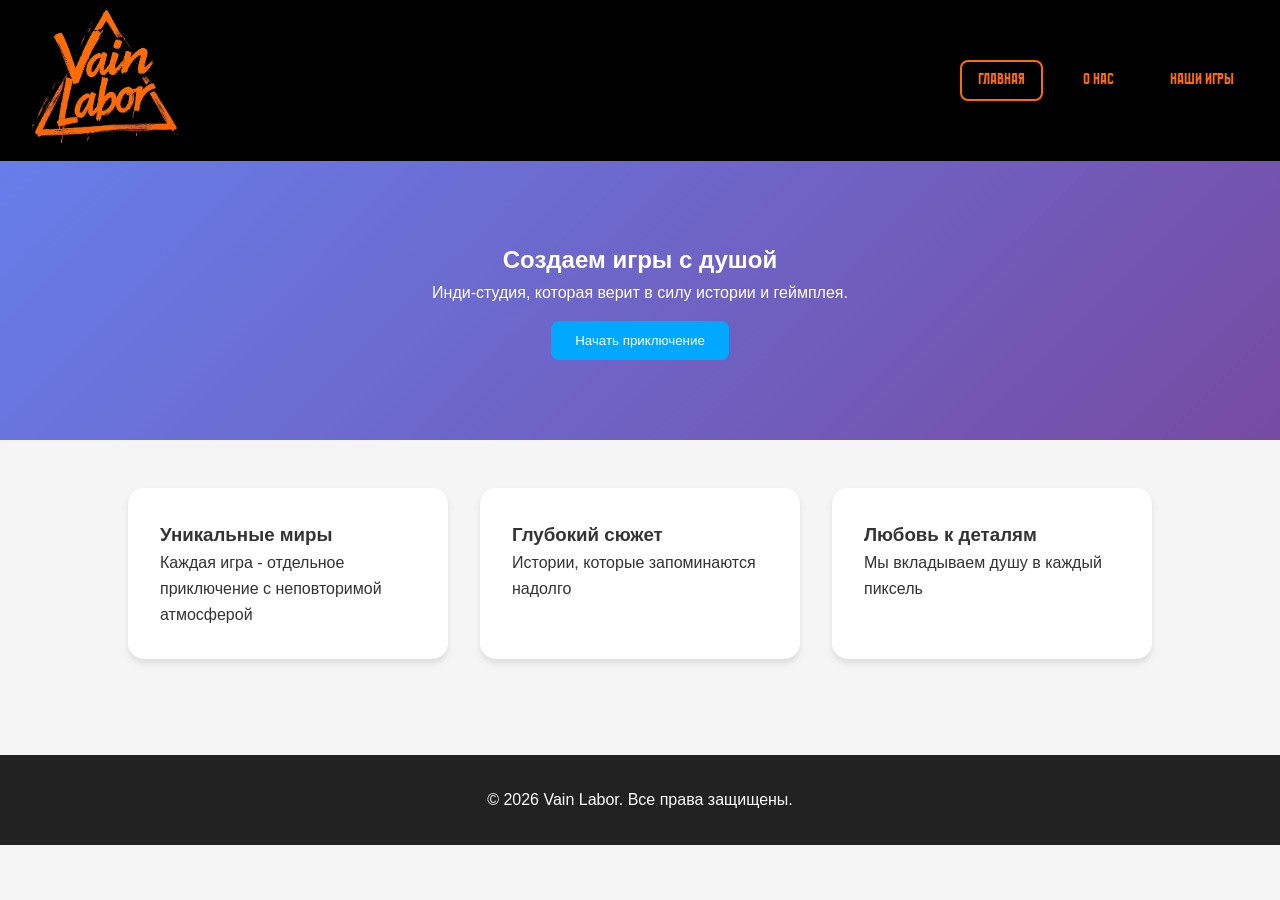
==== index.html @ 7280855a "initial commit" ====
<!Doctype html>
<html lang="en">
<head>
    <meta charset="UTF-8">
    <title>Vain Labor</title>
    <link rel="stylesheet" href="css/style.css">
</head>
<body class="page-home">
<div id="header-placeholder"></div>

<main class="main">
    <section class="hero">
        <h1>Создаем игры с душой</h1>
        <p>Инди-студия, которая верит в силу истории и геймплея.</p>
        <button id="cta-button">Начать приключение</button>
    </section>

    <section class="features">
        <div class="feature-card" data-anim="fadeIn">
            <h3>Уникальные миры</h3>
            <p>Каждая игра - отдельное приключение с неповторимой атмосферой</p>
        </div>
        <div class="feature-card" data-anim="fadeIn">
            <h3>Глубокий сюжет</h3>
            <p>Истории, которые запоминаются надолго</p>
        </div>
        <div class="feature-card" data-anim="fadeIn">
            <h3>Любовь к деталям</h3>
            <p>Мы вкладываем душу в каждый пиксель</p>
        </div>
    </section>
</main>

<div id="footer-placeholder"></div>

<script src="js/main.js"></script>
<script src="js/animations.js"></script>
<script src="js/components-loader.js"></script>
<!--<script>
    fetch('../content/components/header.html')
        .then(res => res.text())
        .then(html => {
            document.getElementById('header-placeholder').innerHTML = html;
            updateActiveNavLink();
        });

    fetch('../content/components/footer.html')
        .then(res => res.text())
        .then(html => {
            document.getElementById('footer-placeholder').innerHTML = html;
        });
</script>-->
</body>
</html>
---- css/style.css ----
* {
    margin: 0;
    padding: 0;
    box-sizing: border-box;
}

@font-face {
    font-family: 'Stengazeta';
    src: url('../content/fonts/Stengazeta-Regular_5.ttf') format('truetype');
    font-weight: 400;
    font-style: normal;
    font-display: swap;
}

body {
    font-family: 'Segoe UI', sans-serif;
    line-height: 1.6;
    color: #333;
    background-color: #f5f5f5;
}

.header {
    display: flex;
    justify-content: space-between;
    align-items: center;
    padding-left: 30px;
    padding-right: 30px;
    background-color: #000;
    color: white;
}

.logo {
    font-size: 1.5rem;
    font-weight: bold;
}
.logo img {
    max-height: 150px;
}

.nav {
    display: flex;
    gap: 1.5rem;
}

.nav-link {
    color: #ff6b00;
    text-decoration: none;
    font-weight: 500;
    font-size: 1rem;
    padding: 0.5rem 1rem;
    border-radius: 0.25rem;
    transition:
            color 0.3s ease,
            background-color 0.3s ease,
            transform 0.2s ease;
    display: inline-block;
    font-family: 'Stengazeta', sans-serif;
    line-height: 1.6;
}

.nav-link:hover {
    color: #000000;
    background-color: #ff6b00;
    transform: translateY(-2px);
}

.nav-link.active {
    border: 2px solid #ff6b00;
    border-radius: 0.5rem;
    padding: calc(0.5rem - 2px) 1rem;
    background-color: transparent;
    transition: none;
}
.nav-link.active:hover {
    color: #ff6b00;
    background-color: transparent;
    transform: none;
    box-shadow: none;
}

.hero {
    text-align: center;
    padding: 5rem 10%;
    background: linear-gradient(135deg, #667eea 0%, #764ba2 100%);
    color: white;
}

#cta-button {
    margin-top: 1rem;
    padding: 0.75rem 1.5rem;
    background-color: #00a8ff;
    color: white;
    border: none;
    border-radius: 0.5rem;
    cursor: pointer;
    transition: background-color 0.3s;
}

#cta-button:hover {
    background-color: #008cd6;
}

.features, .games-grid {
    display: grid;
    grid-template-columns: repeat(3, 1fr);
    gap: 2rem;
    padding: 3rem 10%;
}

.feature-card {
    background-color: white;
    padding: 2rem;
    border-radius: 1rem;
    box-shadow: 0 4px 6px rgba(0, 0, 0, 0.1);
    opacity: 0;
    transform: translateY(20px);
    transition: opacity 0.5s, transform 0.5s;
}

.game-card, .member {
    background-color: white;
    border-radius: 1rem;
    overflow: hidden;
    box-shadow: 0 4px 6px rgba(0, 0, 0, 0.1);
    opacity: 0;
    transition: opacity 0.6s, transform 0.6s;
}

.footer {
    text-align: center;
    padding: 2rem;
    background-color: #222;
    color: white;
    margin-top: 3rem;
}

/* Анимации */
.fadeIn {
    opacity: 1 !important;
    transform: translateY(0) !important;
}

.slideUp {
    opacity: 1 !important;
    transform: translateY(0) !important;
}

.zoomIn {
    opacity: 1 !important;
    transform: scale(1) !important;
}
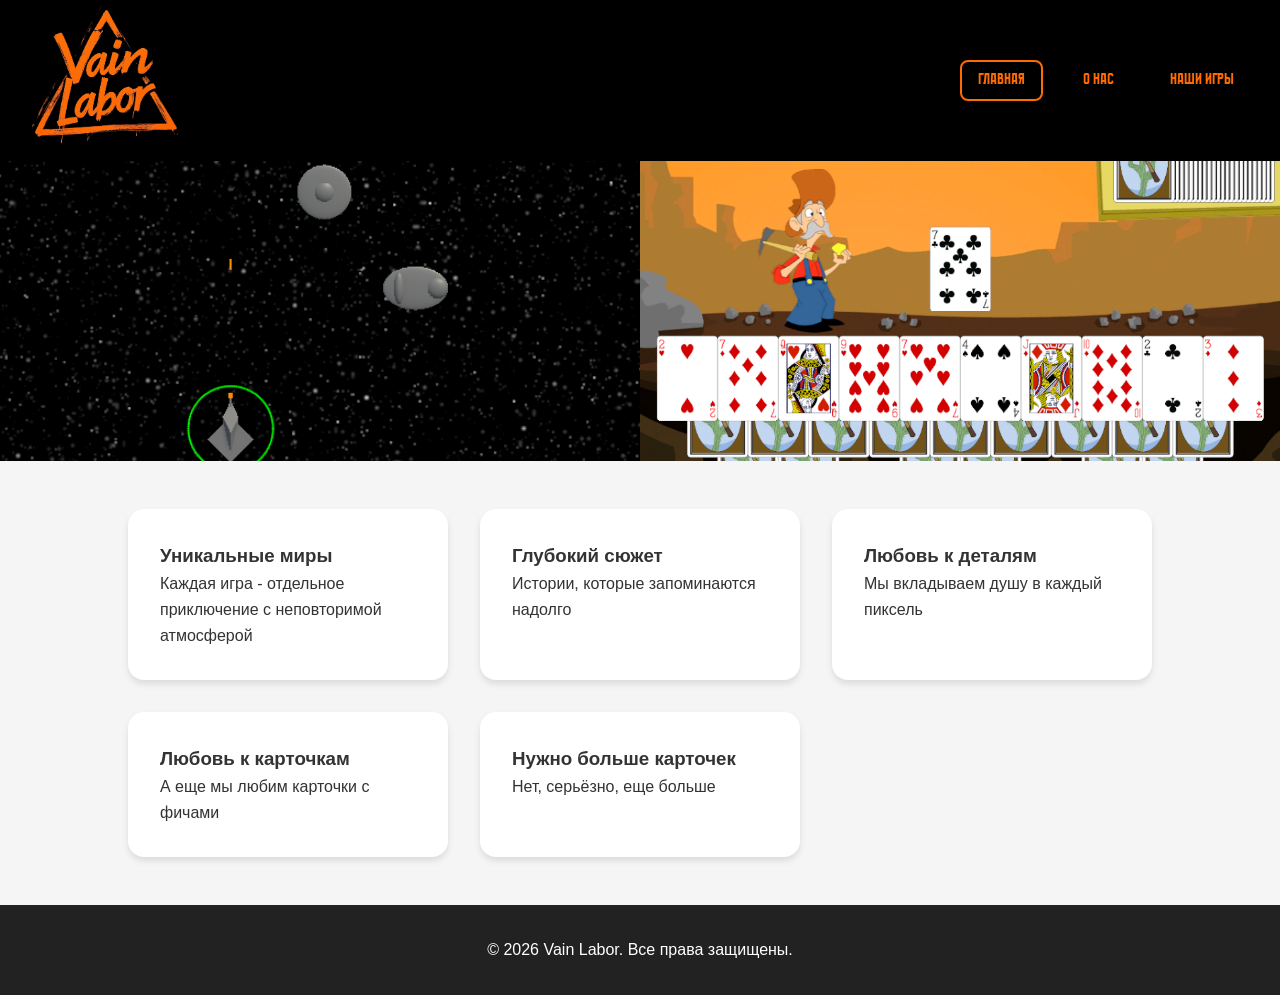
==== commit 90b108fa: "interim commit" ====
--- a/index.html
+++ b/index.html
@@ -10,6 +10,10 @@
 
 <main class="main">
     <section class="hero">
+        <div class="parallax-container">
+            <div class="parallax-layer left" aria-hidden="true"></div>
+            <div class="parallax-layer right" aria-hidden="true"></div>
+        </div>
         <h1>Создаем игры с душой</h1>
         <p>Инди-студия, которая верит в силу истории и геймплея.</p>
         <button id="cta-button">Начать приключение</button>
@@ -28,6 +32,14 @@
             <h3>Любовь к деталям</h3>
             <p>Мы вкладываем душу в каждый пиксель</p>
         </div>
+        <div class="feature-card" data-anim="fadeIn">
+            <h3>Любовь к карточкам</h3>
+            <p>А еще мы любим карточки с фичами</p>
+        </div>
+        <div class="feature-card" data-anim="fadeIn">
+            <h3>Нужно больше карточек</h3>
+            <p>Нет, серьёзно, еще больше</p>
+        </div>
     </section>
 </main>
 
@@ -36,19 +48,6 @@
 <script src="js/main.js"></script>
 <script src="js/animations.js"></script>
 <script src="js/components-loader.js"></script>
-<!--<script>
-    fetch('../content/components/header.html')
-        .then(res => res.text())
-        .then(html => {
-            document.getElementById('header-placeholder').innerHTML = html;
-            updateActiveNavLink();
-        });
-
-    fetch('../content/components/footer.html')
-        .then(res => res.text())
-        .then(html => {
-            document.getElementById('footer-placeholder').innerHTML = html;
-        });
-</script>-->
+<script src="js/parallax.js"></script>
 </body>
 </html>
--- a/css/style.css
+++ b/css/style.css
@@ -12,11 +12,23 @@
     font-display: swap;
 }
 
+html {
+    height: 100%;
+}
+
 body {
     font-family: 'Segoe UI', sans-serif;
     line-height: 1.6;
     color: #333;
     background-color: #f5f5f5;
+    min-height: 100vh;
+    display: flex;
+    flex-direction: column;
+    margin: 0;
+}
+
+.main {
+    flex: 1 0 auto;
 }
 
 .header {
@@ -79,10 +91,52 @@
 }
 
 .hero {
-    text-align: center;
-    padding: 5rem 10%;
-    background: linear-gradient(135deg, #667eea 0%, #764ba2 100%);
-    color: white;
+    position: relative;
+    overflow: hidden;
+    height: 300px;
+}
+
+@media (max-width: 768px) {
+    .hero {
+        height: 200px;
+    }
+}
+
+@media (max-width: 480px) {
+    .hero {
+        height: 150px;
+    }
+}
+
+.parallax-container {
+    position: absolute;
+    top: 0;
+    left: 0;
+    width: 100%;
+    height: 100%;
+    pointer-events: none;
+    max-height: 300px;
+}
+
+.parallax-layer {
+    position: absolute;
+    top: 0;
+    height: 100%;
+    width: 50%;
+    background-repeat: no-repeat;
+    background-position: center;
+    background-size: cover;
+}
+
+.parallax-layer.left {
+    left: 0;
+    background-image: url('../content/img/parallax/3.png');
+    transform-origin: left center;
+}
+.parallax-layer.right {
+    right: 0;
+    background-image: url('../content/img/parallax/4.png');
+    transform-origin: right center;
 }
 
 #cta-button {
@@ -98,6 +152,7 @@
 
 #cta-button:hover {
     background-color: #008cd6;
+    transform: scale(1.05);
 }
 
 .features, .games-grid {
@@ -131,7 +186,6 @@
     padding: 2rem;
     background-color: #222;
     color: white;
-    margin-top: 3rem;
 }
 
 /* Анимации */
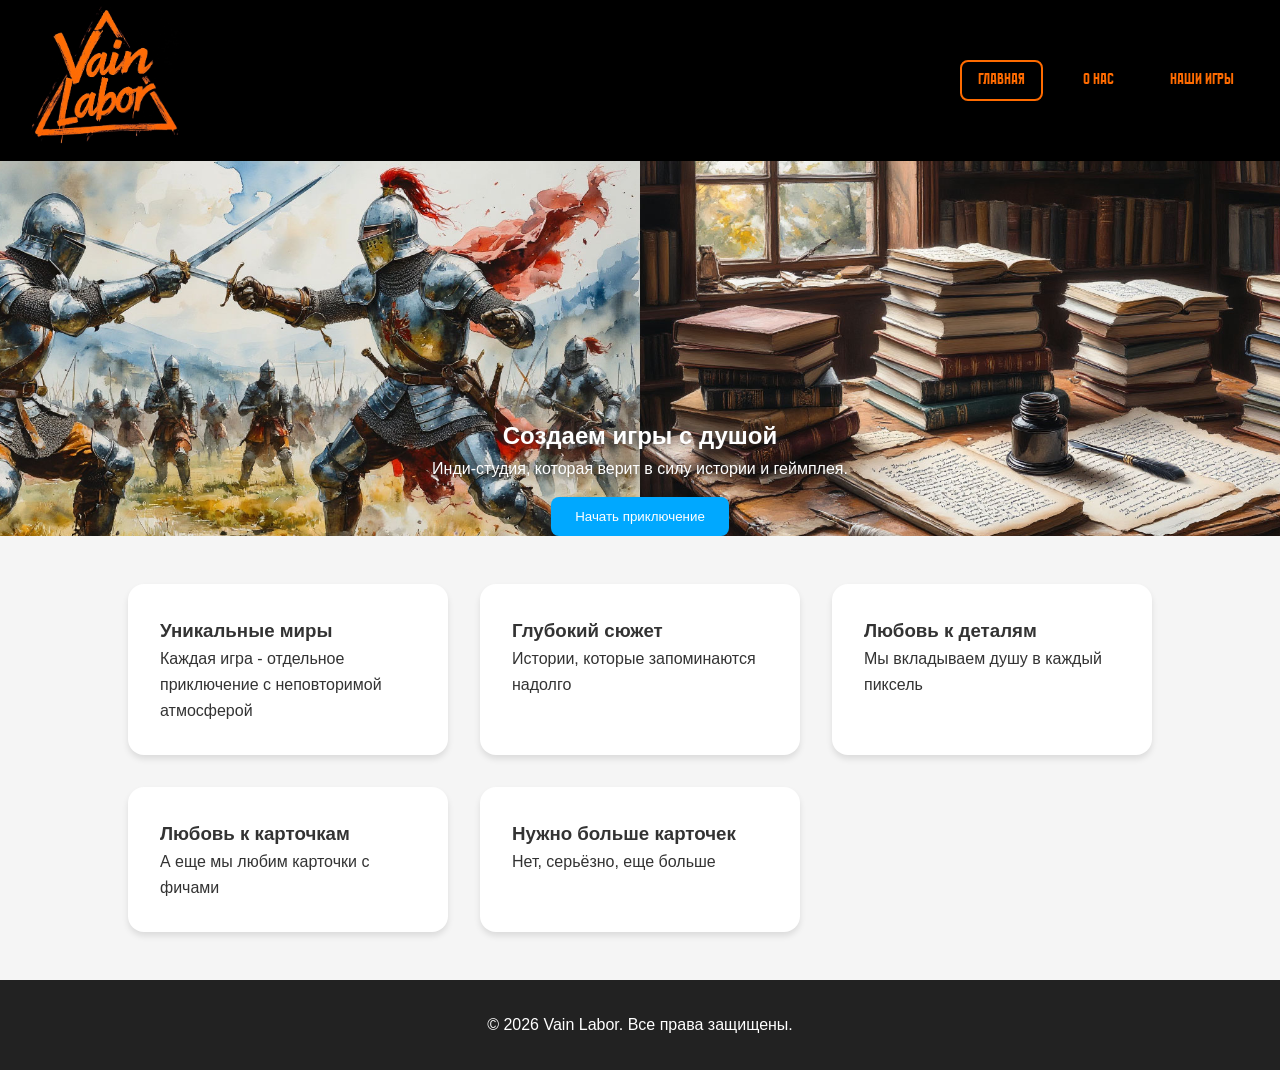
==== commit a498f892: "устраивающий меня параллакс" ====
--- a/index.html
+++ b/index.html
@@ -9,14 +9,15 @@
 <div id="header-placeholder"></div>
 
 <main class="main">
-    <section class="hero">
-        <div class="parallax-container">
-            <div class="parallax-layer left" aria-hidden="true"></div>
-            <div class="parallax-layer right" aria-hidden="true"></div>
+    <section class="parallax-container" id="parallaxContainer">
+        <img src="content/img/parallax-common-2.png" alt="background" class="parallax-background" id="parallaxBg">
+        <div class="content">
+            <div class="inner-content">
+                <h1>Создаем игры с душой</h1>
+                <p>Инди-студия, которая верит в силу истории и геймплея.</p>
+                <button id="cta-button">Начать приключение</button>
+            </div>
         </div>
-        <h1>Создаем игры с душой</h1>
-        <p>Инди-студия, которая верит в силу истории и геймплея.</p>
-        <button id="cta-button">Начать приключение</button>
     </section>
 
     <section class="features">
--- a/css/style.css
+++ b/css/style.css
@@ -90,53 +90,29 @@
     box-shadow: none;
 }
 
-.hero {
+.parallax-container {
     position: relative;
-    overflow: hidden;
-    height: 300px;
-}
-
-@media (max-width: 768px) {
-    .hero {
-        height: 200px;
-    }
-}
-
-@media (max-width: 480px) {
-    .hero {
-        height: 150px;
-    }
-}
-
-.parallax-container {
-    position: absolute;
-    top: 0;
-    left: 0;
     width: 100%;
     height: 100%;
-    pointer-events: none;
-    max-height: 300px;
+    overflow: hidden;
 }
-
-.parallax-layer {
+.parallax-background {
     position: absolute;
-    top: 0;
     height: 100%;
-    width: 50%;
-    background-repeat: no-repeat;
-    background-position: center;
-    background-size: cover;
+    width: auto;
+    left: 50%;
+    transform: translateX(-50%);
+    max-width: none;
+    min-width: 100%;
+    user-select: none;
 }
-
-.parallax-layer.left {
-    left: 0;
-    background-image: url('../content/img/parallax/3.png');
-    transform-origin: left center;
-}
-.parallax-layer.right {
-    right: 0;
-    background-image: url('../content/img/parallax/4.png');
-    transform-origin: right center;
+.content {
+    position: relative;
+    z-index: 10;
+    color: white;
+    text-align: center;
+    padding-top: 20%;
+    text-shadow: 0 0 10px #333333;
 }
 
 #cta-button {
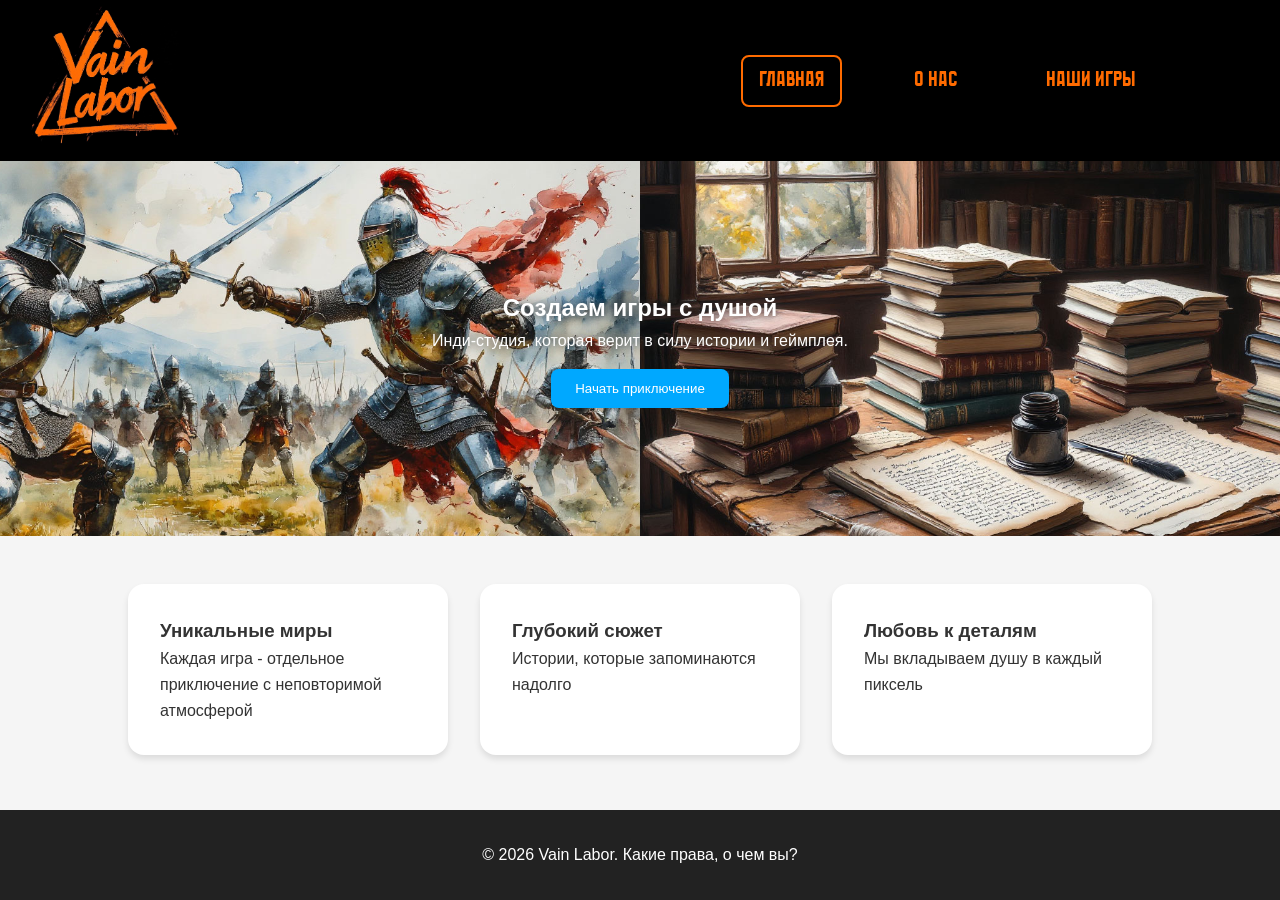
==== commit d16b3c76: "почти отлично" ====
--- a/index.html
+++ b/index.html
@@ -33,14 +33,6 @@
             <h3>Любовь к деталям</h3>
             <p>Мы вкладываем душу в каждый пиксель</p>
         </div>
-        <div class="feature-card" data-anim="fadeIn">
-            <h3>Любовь к карточкам</h3>
-            <p>А еще мы любим карточки с фичами</p>
-        </div>
-        <div class="feature-card" data-anim="fadeIn">
-            <h3>Нужно больше карточек</h3>
-            <p>Нет, серьёзно, еще больше</p>
-        </div>
     </section>
 </main>
 
--- a/css/style.css
+++ b/css/style.css
@@ -36,7 +36,7 @@
     justify-content: space-between;
     align-items: center;
     padding-left: 30px;
-    padding-right: 30px;
+    padding-right: 10%;
     background-color: #000;
     color: white;
 }
@@ -51,14 +51,14 @@
 
 .nav {
     display: flex;
-    gap: 1.5rem;
+    gap: 3.5rem;
 }
 
 .nav-link {
     color: #ff6b00;
     text-decoration: none;
     font-weight: 500;
-    font-size: 1rem;
+    font-size: 1.4rem;
     padding: 0.5rem 1rem;
     border-radius: 0.25rem;
     transition:
@@ -111,7 +111,8 @@
     z-index: 10;
     color: white;
     text-align: center;
-    padding-top: 20%;
+    padding-top: 10%;
+    padding-bottom: 10%;
     text-shadow: 0 0 10px #333333;
 }
 
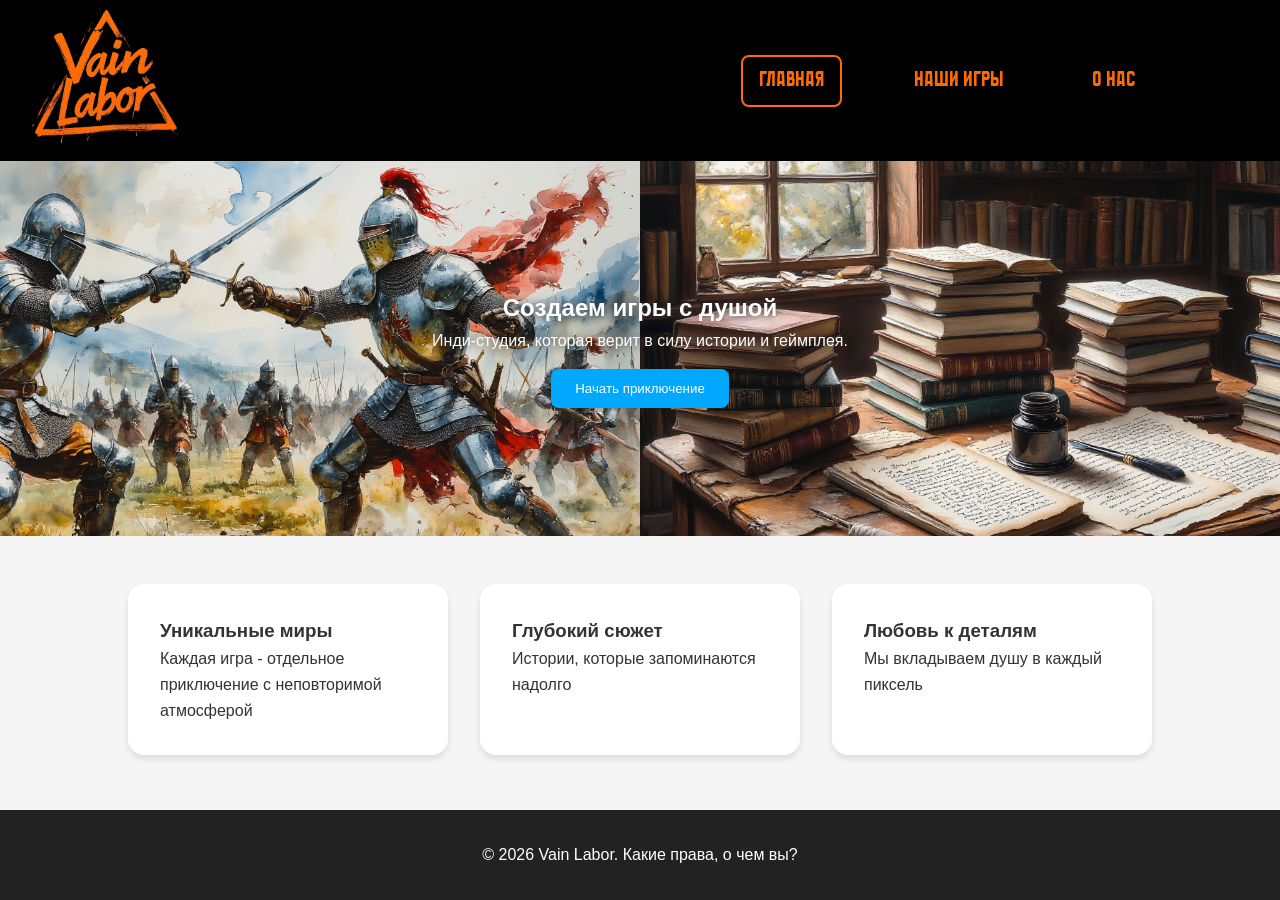
==== commit 33c11874: "о нас и форма обратной связи - допричесать" ====
--- a/index.html
+++ b/index.html
@@ -4,6 +4,7 @@
     <meta charset="UTF-8">
     <title>Vain Labor</title>
     <link rel="stylesheet" href="css/style.css">
+    <link rel="stylesheet" href="css/index.css">
 </head>
 <body class="page-home">
 <div id="header-placeholder"></div>
@@ -15,7 +16,7 @@
             <div class="inner-content">
                 <h1>Создаем игры с душой</h1>
                 <p>Инди-студия, которая верит в силу истории и геймплея.</p>
-                <button id="cta-button">Начать приключение</button>
+                <button id="cta-button" onclick="window.location.href='games.html'">Начать приключение</button>
             </div>
         </div>
     </section>
@@ -39,8 +40,8 @@
 <div id="footer-placeholder"></div>
 
 <script src="js/main.js"></script>
+<script src="js/components-loader.js"></script>
 <script src="js/animations.js"></script>
-<script src="js/components-loader.js"></script>
 <script src="js/parallax.js"></script>
 </body>
 </html>
--- a/css/style.css
+++ b/css/style.css
@@ -90,31 +90,7 @@
     box-shadow: none;
 }
 
-.parallax-container {
-    position: relative;
-    width: 100%;
-    height: 100%;
-    overflow: hidden;
-}
-.parallax-background {
-    position: absolute;
-    height: 100%;
-    width: auto;
-    left: 50%;
-    transform: translateX(-50%);
-    max-width: none;
-    min-width: 100%;
-    user-select: none;
-}
-.content {
-    position: relative;
-    z-index: 10;
-    color: white;
-    text-align: center;
-    padding-top: 10%;
-    padding-bottom: 10%;
-    text-shadow: 0 0 10px #333333;
-}
+
 
 #cta-button {
     margin-top: 1rem;
@@ -127,26 +103,11 @@
     transition: background-color 0.3s;
 }
 
-#cta-button:hover {
-    background-color: #008cd6;
-    transform: scale(1.05);
-}
-
 .features, .games-grid {
     display: grid;
     grid-template-columns: repeat(3, 1fr);
     gap: 2rem;
     padding: 3rem 10%;
-}
-
-.feature-card {
-    background-color: white;
-    padding: 2rem;
-    border-radius: 1rem;
-    box-shadow: 0 4px 6px rgba(0, 0, 0, 0.1);
-    opacity: 0;
-    transform: translateY(20px);
-    transition: opacity 0.5s, transform 0.5s;
 }
 
 .game-card, .member {
--- a/css/index.css
+++ b/css/index.css
@@ -0,0 +1,40 @@
+.parallax-container {
+    position: relative;
+    width: 100%;
+    height: 100%;
+    overflow: hidden;
+}
+.parallax-background {
+    position: absolute;
+    height: 100%;
+    width: auto;
+    left: 50%;
+    transform: translateX(-50%);
+    max-width: none;
+    min-width: 100%;
+    user-select: none;
+}
+.content {
+    position: relative;
+    z-index: 10;
+    color: white;
+    text-align: center;
+    padding-top: 10%;
+    padding-bottom: 10%;
+    text-shadow: 0 0 10px #333333;
+}
+
+#cta-button:hover {
+    background-color: #008cd6;
+    transform: scale(1.05);
+}
+
+.feature-card {
+    background-color: white;
+    padding: 2rem;
+    border-radius: 1rem;
+    box-shadow: 0 4px 6px rgba(0, 0, 0, 0.1);
+    opacity: 0;
+    transform: translateY(20px);
+    transition: opacity 0.5s, transform 0.5s;
+}
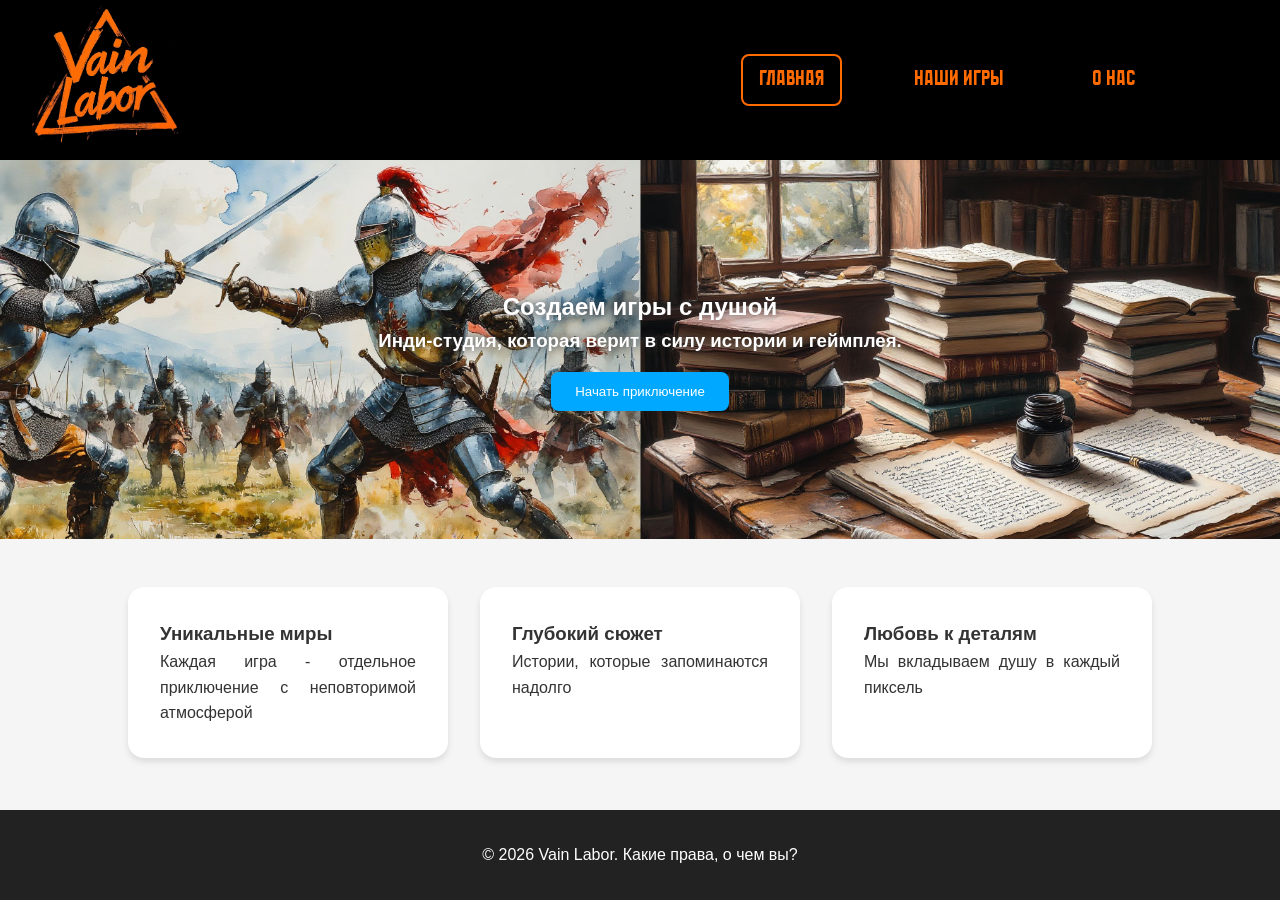
==== commit 5bb6587a: "допилил хидер (без анимации)" ====
--- a/index.html
+++ b/index.html
@@ -15,7 +15,7 @@
         <div class="content">
             <div class="inner-content">
                 <h1>Создаем игры с душой</h1>
-                <p>Инди-студия, которая верит в силу истории и геймплея.</p>
+                <h3>Инди-студия, которая верит в силу истории и геймплея.</h3>
                 <button id="cta-button" onclick="window.location.href='games.html'">Начать приключение</button>
             </div>
         </div>
--- a/css/style.css
+++ b/css/style.css
@@ -2,6 +2,10 @@
     margin: 0;
     padding: 0;
     box-sizing: border-box;
+}
+
+p {
+    text-align: justify;
 }
 
 @font-face {
@@ -39,6 +43,11 @@
     padding-right: 10%;
     background-color: #000;
     color: white;
+    z-index: 100;
+    top: 0;
+    left: 0;
+    right: 0;
+    height: 160px;
 }
 
 .logo {
